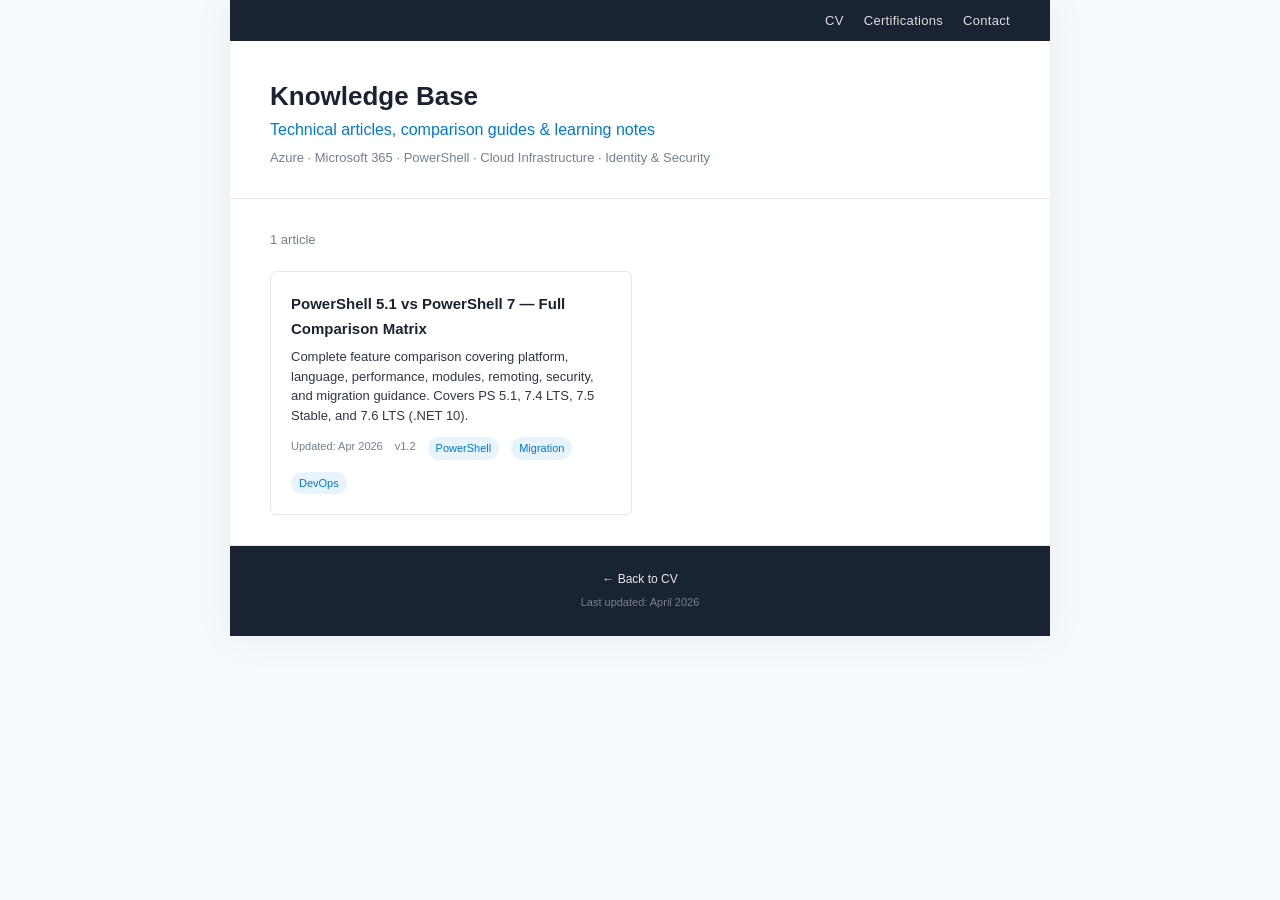
==== kb/index.html @ 8ae12aa2 "Add Knowledge Base section with PowerShell 5.1 vs 7 article - Create /kb/ folder with index page for" ====
<!DOCTYPE html>
<html lang="en">
<head>
    <meta charset="UTF-8">
    <meta name="viewport" content="width=device-width, initial-scale=1.0">
    <meta name="description" content="Knowledge Base — Jairo da Silva Queiroz. Technical articles, comparison guides, and learning notes on Azure, Microsoft 365, PowerShell, and cloud infrastructure.">
    <title>Knowledge Base — Jairo da Silva Queiroz</title>
    <link rel="stylesheet" href="../style.css">
    <style>
        .kb-grid {
            display: grid;
            grid-template-columns: repeat(auto-fill, minmax(320px, 1fr));
            gap: 16px;
        }
        .kb-card {
            border: 1px solid var(--border);
            border-radius: var(--radius);
            padding: 20px;
            transition: box-shadow 0.2s, border-color 0.2s;
            display: flex;
            flex-direction: column;
        }
        .kb-card:hover {
            box-shadow: 0 4px 12px rgba(0, 0, 0, 0.08);
            border-color: var(--accent);
        }
        .kb-card a {
            text-decoration: none;
        }
        .kb-card .kb-title {
            font-size: 15px;
            font-weight: 700;
            color: var(--primary);
            margin-bottom: 6px;
        }
        .kb-card .kb-desc {
            font-size: 13px;
            color: var(--text);
            line-height: 1.5;
            flex-grow: 1;
        }
        .kb-card .kb-meta {
            font-size: 11px;
            color: var(--text-light);
            margin-top: 12px;
            display: flex;
            gap: 12px;
            flex-wrap: wrap;
        }
        .kb-card .kb-tag {
            display: inline-block;
            background: var(--accent-light);
            color: var(--accent);
            font-size: 11px;
            font-weight: 500;
            padding: 2px 8px;
            border-radius: 12px;
        }
        .kb-count {
            font-size: 13px;
            color: var(--text-light);
            margin-bottom: 20px;
        }
    </style>
</head>
<body>

<div class="container">

    <nav class="nav">
        <a href="../index.html">CV</a>
        <a href="../index.html#certifications">Certifications</a>
        <a href="../contato.html">Contact</a>
    </nav>

    <header class="header" style="border-bottom: 1px solid var(--border);">
        <div class="header-info" style="width: 100%;">
            <h1>Knowledge Base</h1>
            <div class="headline">Technical articles, comparison guides &amp; learning notes</div>
            <div class="sub-headline">Azure &middot; Microsoft 365 &middot; PowerShell &middot; Cloud Infrastructure &middot; Identity &amp; Security</div>
        </div>
    </header>

    <section class="section">
        <p class="kb-count">1 article</p>

        <div class="kb-grid">

            <!-- KB ARTICLE: Add new articles here by copying this card block -->
            <div class="kb-card">
                <a href="powershell-5-vs-7-comparison.html">
                    <div class="kb-title">PowerShell 5.1 vs PowerShell 7 — Full Comparison Matrix</div>
                </a>
                <div class="kb-desc">
                    Complete feature comparison covering platform, language, performance, modules, remoting, security, and migration guidance. Covers PS 5.1, 7.4 LTS, 7.5 Stable, and 7.6 LTS (.NET 10).
                </div>
                <div class="kb-meta">
                    <span>Updated: Apr 2026</span>
                    <span>v1.2</span>
                    <span class="kb-tag">PowerShell</span>
                    <span class="kb-tag">Migration</span>
                    <span class="kb-tag">DevOps</span>
                </div>
            </div>

        </div>
    </section>

    <footer class="footer">
        <div><a href="../index.html">&larr; Back to CV</a></div>
        <div class="updated">Last updated: April 2026</div>
    </footer>

</div>

</body>
</html>
---- style.css ----
/* ==========================================================================
   Jairo da Silva Queiroz — CV Stylesheet
   Modern Minimal Design | Last updated: April 2026
   ========================================================================== */

/* --- Custom Properties --- */
:root {
  --primary: #1a2332;
  --accent: #0078d4;
  --accent-light: #e8f4fd;
  --text: #2d3748;
  --text-light: #718096;
  --bg: #ffffff;
  --bg-alt: #f7fafc;
  --border: #e2e8f0;
  --radius: 6px;
  --shadow: 0 1px 3px rgba(0, 0, 0, 0.08);
  --max-width: 820px;
}

/* --- Reset & Base --- */
*,
*::before,
*::after {
  box-sizing: border-box;
  margin: 0;
  padding: 0;
}

html {
  scroll-behavior: smooth;
}

body {
  font-family: -apple-system, BlinkMacSystemFont, 'Segoe UI', Roboto, 'Helvetica Neue', Arial, sans-serif;
  font-size: 15px;
  line-height: 1.65;
  color: var(--text);
  background: var(--bg-alt);
  -webkit-font-smoothing: antialiased;
}

a {
  color: var(--accent);
  text-decoration: none;
}

a:hover {
  text-decoration: underline;
}

img {
  max-width: 100%;
  height: auto;
}

/* --- Layout Container --- */
.container {
  max-width: var(--max-width);
  margin: 0 auto;
  background: var(--bg);
  box-shadow: 0 0 40px rgba(0, 0, 0, 0.06);
}

/* --- Navigation Bar --- */
.nav {
  background: var(--primary);
  padding: 10px 40px;
  display: flex;
  justify-content: flex-end;
  gap: 20px;
  flex-wrap: wrap;
}

.nav a {
  color: rgba(255, 255, 255, 0.85);
  font-size: 13px;
  font-weight: 500;
  letter-spacing: 0.3px;
}

.nav a:hover {
  color: #fff;
  text-decoration: none;
}

/* --- Header / Hero --- */
.header {
  padding: 40px 40px 30px;
  display: flex;
  gap: 30px;
  align-items: flex-start;
  border-bottom: 1px solid var(--border);
}

.header-photo {
  width: 130px;
  height: 130px;
  border-radius: 50%;
  object-fit: cover;
  border: 3px solid var(--border);
  flex-shrink: 0;
}

.header-info h1 {
  font-size: 26px;
  font-weight: 700;
  color: var(--primary);
  line-height: 1.2;
}

.header-info .headline {
  font-size: 16px;
  color: var(--accent);
  font-weight: 500;
  margin-top: 4px;
}

.header-info .sub-headline {
  font-size: 13px;
  color: var(--text-light);
  margin-top: 4px;
}

.header-info .location {
  font-size: 13px;
  color: var(--text-light);
  margin-top: 8px;
}

.header-links {
  display: flex;
  gap: 16px;
  margin-top: 12px;
  flex-wrap: wrap;
}

.header-links a {
  font-size: 13px;
  font-weight: 500;
  padding: 4px 12px;
  border: 1px solid var(--border);
  border-radius: 20px;
  transition: all 0.2s;
}

.header-links a:hover {
  background: var(--accent);
  color: #fff;
  border-color: var(--accent);
  text-decoration: none;
}

/* --- Sections --- */
.section {
  padding: 30px 40px;
  border-bottom: 1px solid var(--border);
}

.section:last-child {
  border-bottom: none;
}

.section-title {
  font-size: 18px;
  font-weight: 700;
  color: var(--primary);
  margin-bottom: 20px;
  padding-bottom: 8px;
  border-bottom: 2px solid var(--accent);
  display: inline-block;
}

/* --- About --- */
.about-text {
  font-size: 15px;
  color: var(--text);
  line-height: 1.7;
}

.top-skills {
  display: flex;
  flex-wrap: wrap;
  gap: 8px;
  margin-top: 14px;
}

.top-skills .tag {
  background: var(--accent-light);
  color: var(--accent);
  font-weight: 600;
}

/* --- Experience Timeline --- */
.timeline {
  position: relative;
  padding-left: 24px;
}

.timeline::before {
  content: '';
  position: absolute;
  left: 4px;
  top: 8px;
  bottom: 8px;
  width: 2px;
  background: var(--border);
}

.timeline-item {
  position: relative;
  margin-bottom: 28px;
}

.timeline-item:last-child {
  margin-bottom: 0;
}

.timeline-item::before {
  content: '';
  position: absolute;
  left: -24px;
  top: 6px;
  width: 10px;
  height: 10px;
  border-radius: 50%;
  background: var(--accent);
  border: 2px solid var(--bg);
  box-shadow: 0 0 0 2px var(--accent);
}

.timeline-item .role {
  font-size: 15px;
  font-weight: 700;
  color: var(--primary);
}

.timeline-item .company {
  font-size: 14px;
  color: var(--accent);
  font-weight: 500;
}

.timeline-item .meta {
  font-size: 12px;
  color: var(--text-light);
  margin-top: 2px;
}

.timeline-item ul {
  margin-top: 8px;
  padding-left: 18px;
}

.timeline-item li {
  font-size: 14px;
  margin-bottom: 4px;
  color: var(--text);
}

.timeline-item .skill-tags {
  margin-top: 8px;
}

/* --- Education Table --- */
.edu-grid {
  display: grid;
  gap: 16px;
}

.edu-card {
  padding: 16px;
  border: 1px solid var(--border);
  border-radius: var(--radius);
  background: var(--bg);
}

.edu-card .degree {
  font-weight: 700;
  color: var(--primary);
  font-size: 14px;
}

.edu-card .school {
  font-size: 13px;
  color: var(--accent);
  margin-top: 2px;
}

.edu-card .period {
  font-size: 12px;
  color: var(--text-light);
  margin-top: 4px;
}

/* --- Certifications Grid --- */
.cert-grid {
  display: grid;
  grid-template-columns: repeat(auto-fill, minmax(250px, 1fr));
  gap: 12px;
}

.cert-card {
  padding: 14px 16px;
  border: 1px solid var(--border);
  border-radius: var(--radius);
  background: var(--bg);
  transition: box-shadow 0.2s;
}

.cert-card:hover {
  box-shadow: var(--shadow);
}

.cert-card .cert-name {
  font-weight: 600;
  font-size: 13px;
  color: var(--primary);
  display: block;
}

.cert-card .cert-issuer {
  font-size: 12px;
  color: var(--accent);
  display: block;
  margin-top: 2px;
}

.cert-card .cert-date {
  font-size: 11px;
  color: var(--text-light);
  display: block;
  margin-top: 4px;
}

.cert-card .cert-id {
  font-size: 11px;
  color: var(--text-light);
  font-family: monospace;
}

.cert-card a {
  font-size: 12px;
  font-weight: 500;
  margin-top: 6px;
  display: inline-block;
}

/* --- Certification group headers --- */
.cert-group-title {
  font-size: 14px;
  font-weight: 600;
  color: var(--text-light);
  margin: 20px 0 10px;
  text-transform: uppercase;
  letter-spacing: 0.5px;
}

.cert-group-title:first-child {
  margin-top: 0;
}

/* --- Skills --- */
.skill-category {
  margin-bottom: 16px;
}

.skill-category:last-child {
  margin-bottom: 0;
}

.skill-category-title {
  font-size: 13px;
  font-weight: 700;
  color: var(--text-light);
  text-transform: uppercase;
  letter-spacing: 0.5px;
  margin-bottom: 8px;
}

.tag-list {
  display: flex;
  flex-wrap: wrap;
  gap: 6px;
}

.tag {
  display: inline-block;
  padding: 4px 12px;
  font-size: 12px;
  font-weight: 500;
  border-radius: 20px;
  background: var(--bg-alt);
  color: var(--text);
  border: 1px solid var(--border);
}

/* --- Volunteering --- */
.volunteer-item {
  margin-bottom: 16px;
}

.volunteer-item:last-child {
  margin-bottom: 0;
}

.volunteer-item .vol-role {
  font-weight: 700;
  font-size: 14px;
  color: var(--primary);
}

.volunteer-item .vol-org {
  font-size: 13px;
  color: var(--accent);
}

.volunteer-item .vol-meta {
  font-size: 12px;
  color: var(--text-light);
  margin-top: 2px;
}

/* --- Footer --- */
.footer {
  padding: 24px 40px;
  background: var(--primary);
  color: rgba(255, 255, 255, 0.7);
  font-size: 12px;
  text-align: center;
}

.footer a {
  color: rgba(255, 255, 255, 0.9);
}

.footer .updated {
  margin-top: 4px;
  font-size: 11px;
  opacity: 0.6;
}

/* --- Responsive --- */
@media (max-width: 640px) {
  .header {
    flex-direction: column;
    align-items: center;
    text-align: center;
    padding: 30px 20px 24px;
  }

  .header-links {
    justify-content: center;
  }

  .section {
    padding: 24px 20px;
  }

  .nav {
    padding: 10px 20px;
    justify-content: center;
  }

  .cert-grid {
    grid-template-columns: 1fr;
  }

  .footer {
    padding: 20px;
  }
}

/* --- Print --- */
@media print {
  body {
    background: #fff;
    font-size: 12px;
  }

  .container {
    box-shadow: none;
    max-width: 100%;
  }

  .nav {
    display: none;
  }

  .header-photo {
    width: 80px;
    height: 80px;
  }

  .section {
    padding: 16px 0;
    break-inside: avoid;
  }

  .cert-grid {
    grid-template-columns: repeat(2, 1fr);
  }

  a {
    color: var(--text);
  }

  .footer {
    background: var(--bg-alt);
    color: var(--text);
  }
}
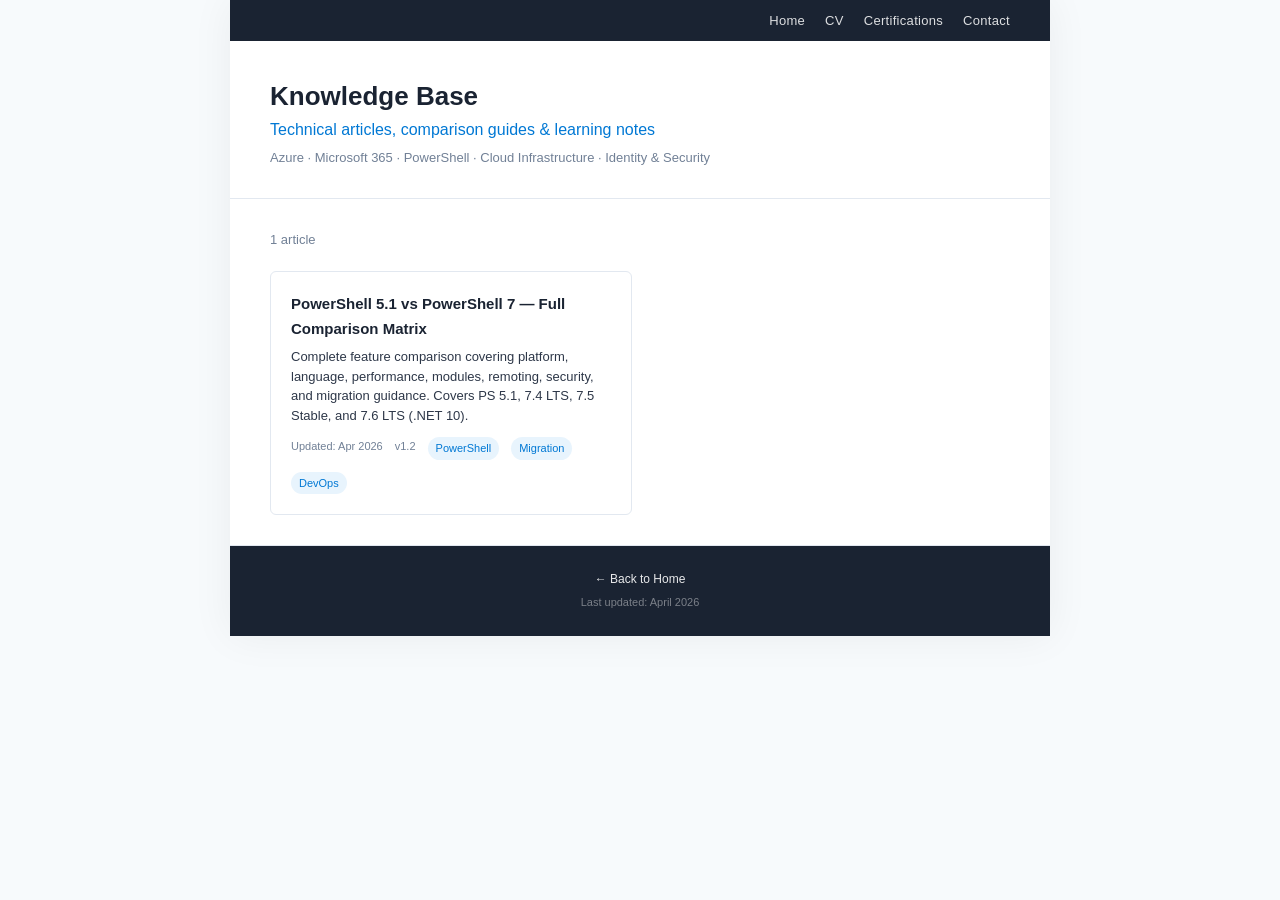
==== commit da0ed263: "Add landing page, move CV to cv.html - New index.html as professional hub with hero, highlights, fea" ====
--- a/kb/index.html
+++ b/kb/index.html
@@ -68,8 +68,9 @@
 <div class="container">
 
     <nav class="nav">
-        <a href="../index.html">CV</a>
-        <a href="../index.html#certifications">Certifications</a>
+        <a href="../index.html">Home</a>
+        <a href="../cv.html">CV</a>
+        <a href="../cv.html#certifications">Certifications</a>
         <a href="../contato.html">Contact</a>
     </nav>
 
@@ -107,7 +108,7 @@
     </section>
 
     <footer class="footer">
-        <div><a href="../index.html">&larr; Back to CV</a></div>
+        <div><a href="../index.html">&larr; Back to Home</a></div>
         <div class="updated">Last updated: April 2026</div>
     </footer>
 
--- a/style.css
+++ b/style.css
@@ -440,6 +440,214 @@
   opacity: 0.6;
 }
 
+/* --- Hero (Landing Page) --- */
+.hero {
+  background: linear-gradient(135deg, var(--primary) 0%, #2d4a6f 100%);
+  color: #fff;
+  text-align: center;
+  padding: 50px 40px 44px;
+}
+
+.hero-photo {
+  width: 120px;
+  height: 120px;
+  border-radius: 50%;
+  object-fit: cover;
+  border: 3px solid rgba(255, 255, 255, 0.3);
+  margin-bottom: 16px;
+}
+
+.hero-name {
+  font-size: 30px;
+  font-weight: 700;
+  margin-bottom: 4px;
+}
+
+.hero-title {
+  font-size: 18px;
+  font-weight: 500;
+  color: rgba(255, 255, 255, 0.95);
+  margin: 0;
+}
+
+.hero-sub {
+  font-size: 13px;
+  color: rgba(255, 255, 255, 0.7);
+  margin: 4px 0 0;
+}
+
+.hero-tagline {
+  font-size: 14px;
+  color: rgba(255, 255, 255, 0.8);
+  margin: 16px auto 0;
+  max-width: 500px;
+  line-height: 1.5;
+}
+
+.hero-cta {
+  margin-top: 24px;
+  display: flex;
+  gap: 12px;
+  justify-content: center;
+  flex-wrap: wrap;
+}
+
+.btn {
+  display: inline-block;
+  padding: 10px 28px;
+  font-size: 14px;
+  font-weight: 600;
+  border-radius: 6px;
+  text-decoration: none;
+  transition: all 0.2s;
+  cursor: pointer;
+}
+
+.btn-primary {
+  background: var(--accent);
+  color: #fff;
+  border: 2px solid var(--accent);
+}
+
+.btn-primary:hover {
+  background: #005fa3;
+  border-color: #005fa3;
+  text-decoration: none;
+}
+
+.btn-outline {
+  background: transparent;
+  color: #fff;
+  border: 2px solid rgba(255, 255, 255, 0.4);
+}
+
+.btn-outline:hover {
+  border-color: #fff;
+  background: rgba(255, 255, 255, 0.1);
+  text-decoration: none;
+}
+
+/* --- Highlight Cards --- */
+.highlight-grid {
+  display: grid;
+  grid-template-columns: repeat(4, 1fr);
+  gap: 16px;
+}
+
+.highlight-card {
+  text-align: center;
+  padding: 24px 16px;
+  border: 1px solid var(--border);
+  border-radius: var(--radius);
+  text-decoration: none;
+  color: var(--text);
+  transition: all 0.2s;
+}
+
+.highlight-card:hover {
+  border-color: var(--accent);
+  box-shadow: 0 4px 12px rgba(0, 120, 212, 0.1);
+  text-decoration: none;
+}
+
+.highlight-number {
+  font-size: 28px;
+  font-weight: 800;
+  color: var(--accent);
+  line-height: 1;
+}
+
+.highlight-label {
+  font-size: 13px;
+  font-weight: 700;
+  color: var(--primary);
+  margin-top: 8px;
+}
+
+.highlight-desc {
+  font-size: 12px;
+  color: var(--text-light);
+  margin-top: 6px;
+  line-height: 1.4;
+}
+
+/* --- KB Featured Cards (Landing) --- */
+.kb-featured-grid {
+  display: grid;
+  grid-template-columns: repeat(auto-fill, minmax(300px, 1fr));
+  gap: 16px;
+}
+
+.kb-featured-card {
+  display: block;
+  padding: 20px;
+  border: 1px solid var(--border);
+  border-radius: var(--radius);
+  text-decoration: none;
+  color: var(--text);
+  transition: all 0.2s;
+}
+
+.kb-featured-card:hover {
+  border-color: var(--accent);
+  box-shadow: 0 4px 12px rgba(0, 0, 0, 0.06);
+  text-decoration: none;
+}
+
+.kb-featured-tag {
+  display: inline-block;
+  background: var(--accent-light);
+  color: var(--accent);
+  font-size: 11px;
+  font-weight: 600;
+  padding: 2px 10px;
+  border-radius: 12px;
+  margin-bottom: 8px;
+}
+
+.kb-featured-title {
+  font-size: 15px;
+  font-weight: 700;
+  color: var(--primary);
+  line-height: 1.3;
+}
+
+.kb-featured-desc {
+  font-size: 13px;
+  color: var(--text);
+  margin-top: 8px;
+  line-height: 1.5;
+}
+
+.kb-featured-meta {
+  font-size: 11px;
+  color: var(--text-light);
+  margin-top: 10px;
+}
+
+/* --- Ad Slots --- */
+.ad-slot {
+  margin: 0;
+  padding: 20px;
+  background: var(--bg-alt);
+  border-bottom: 1px solid var(--border);
+  text-align: center;
+  min-height: 90px;
+  display: flex;
+  align-items: center;
+  justify-content: center;
+}
+
+.ad-label {
+  font-size: 11px;
+  color: var(--text-light);
+  text-transform: uppercase;
+  letter-spacing: 1px;
+  border: 1px dashed var(--border);
+  padding: 8px 24px;
+  border-radius: 4px;
+}
+
 /* --- Responsive --- */
 @media (max-width: 640px) {
   .header {
@@ -469,6 +677,31 @@
   .footer {
     padding: 20px;
   }
+
+  .hero {
+    padding: 36px 20px 32px;
+  }
+
+  .hero-name {
+    font-size: 24px;
+  }
+
+  .highlight-grid {
+    grid-template-columns: repeat(2, 1fr);
+    gap: 10px;
+  }
+
+  .highlight-card {
+    padding: 16px 12px;
+  }
+
+  .highlight-number {
+    font-size: 22px;
+  }
+
+  .kb-featured-grid {
+    grid-template-columns: 1fr;
+  }
 }
 
 /* --- Print --- */
@@ -509,4 +742,8 @@
     background: var(--bg-alt);
     color: var(--text);
   }
-}
+
+  .ad-slot {
+    display: none;
+  }
+}
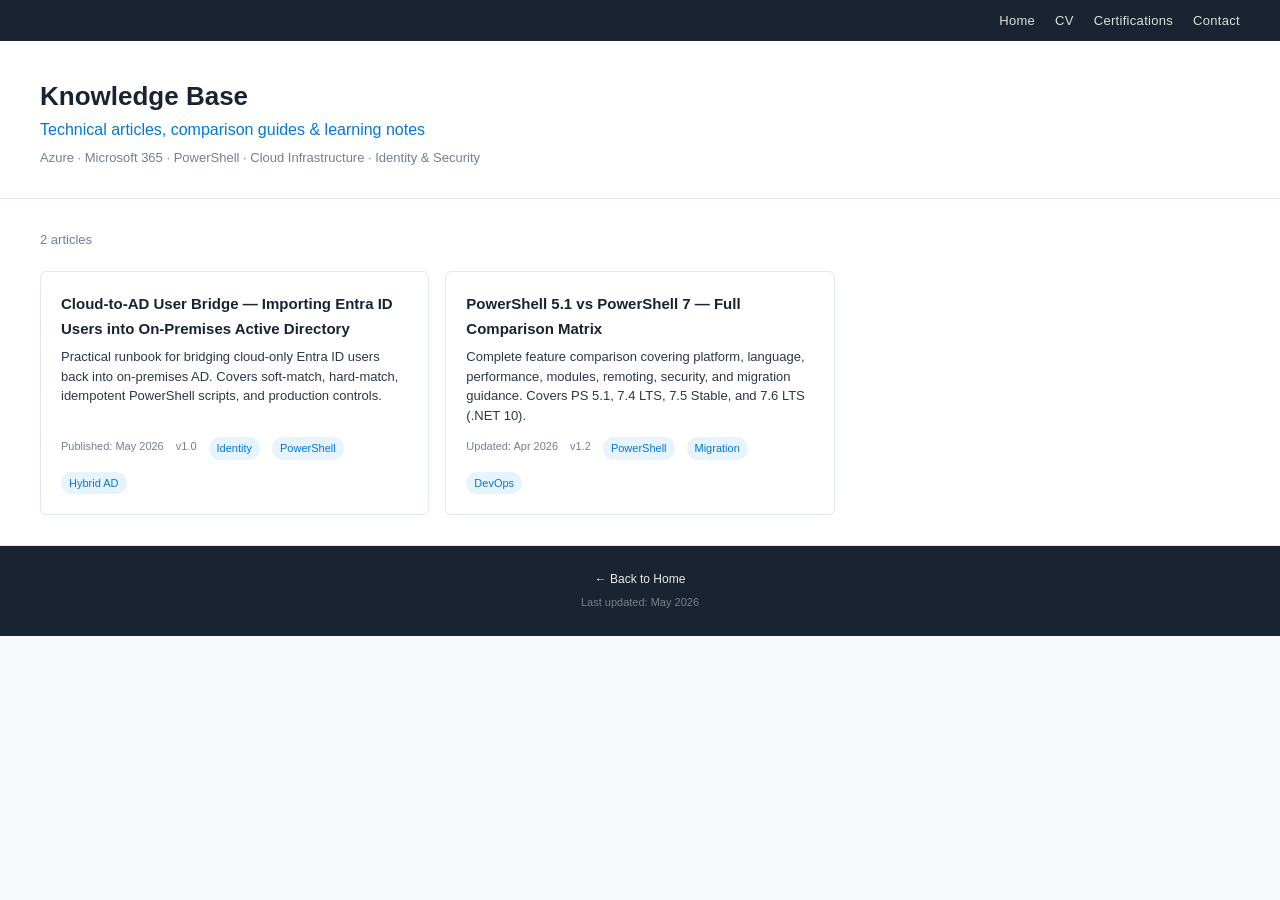
==== commit 00f3e48b: "kb: add Cloud-to-AD User Bridge article (hybrid identity, Entra Connect, soft/hard match runbook)" ====
--- a/kb/index.html
+++ b/kb/index.html
@@ -83,9 +83,26 @@
     </header>
 
     <section class="section">
-        <p class="kb-count">1 article</p>
+        <p class="kb-count">2 articles</p>
 
         <div class="kb-grid">
+
+            <!-- KB ARTICLE: cloud-to-ad-user-bridge -->
+            <div class="kb-card">
+                <a href="cloud-to-ad-user-bridge.html">
+                    <div class="kb-title">Cloud-to-AD User Bridge — Importing Entra ID Users into On-Premises Active Directory</div>
+                </a>
+                <div class="kb-desc">
+                    Practical runbook for bridging cloud-only Entra ID users back into on-premises AD. Covers soft-match, hard-match, idempotent PowerShell scripts, and production controls.
+                </div>
+                <div class="kb-meta">
+                    <span>Published: May 2026</span>
+                    <span>v1.0</span>
+                    <span class="kb-tag">Identity</span>
+                    <span class="kb-tag">PowerShell</span>
+                    <span class="kb-tag">Hybrid AD</span>
+                </div>
+            </div>
 
             <!-- KB ARTICLE: Add new articles here by copying this card block -->
             <div class="kb-card">
@@ -109,7 +126,7 @@
 
     <footer class="footer">
         <div><a href="../index.html">&larr; Back to Home</a></div>
-        <div class="updated">Last updated: April 2026</div>
+        <div class="updated">Last updated: May 2026</div>
     </footer>
 
 </div>
--- a/style.css
+++ b/style.css
@@ -56,10 +56,22 @@
 
 /* --- Layout Container --- */
 .container {
-  max-width: var(--max-width);
+  width: 100%;
+  max-width: 100%;
   margin: 0 auto;
   background: var(--bg);
+}
+
+/* CV page keeps the narrow centered layout */
+.container--narrow {
+  max-width: var(--max-width);
   box-shadow: 0 0 40px rgba(0, 0, 0, 0.06);
+}
+
+/* Content sections on landing page get readable max-width */
+.section-inner {
+  max-width: 1100px;
+  margin: 0 auto;
 }
 
 /* --- Navigation Bar --- */
@@ -70,6 +82,13 @@
   justify-content: flex-end;
   gap: 20px;
   flex-wrap: wrap;
+  max-width: 1100px;
+  margin: 0 auto;
+}
+
+/* Full-width nav background wrapper — applied via the container */
+.container .nav {
+  max-width: none;
 }
 
 .nav a {
@@ -444,51 +463,54 @@
 .hero {
   background: linear-gradient(135deg, var(--primary) 0%, #2d4a6f 100%);
   color: #fff;
-  text-align: center;
-  padding: 50px 40px 44px;
+  text-align: left;
+  padding: 36px 48px;
+  display: flex;
+  align-items: center;
+  gap: 32px;
 }
 
 .hero-photo {
-  width: 120px;
-  height: 120px;
+  width: 110px;
+  height: 110px;
   border-radius: 50%;
   object-fit: cover;
   border: 3px solid rgba(255, 255, 255, 0.3);
-  margin-bottom: 16px;
+  flex-shrink: 0;
 }
 
 .hero-name {
-  font-size: 30px;
-  font-weight: 700;
-  margin-bottom: 4px;
+  font-size: 26px;
+  font-weight: 700;
+  margin-bottom: 2px;
 }
 
 .hero-title {
-  font-size: 18px;
+  font-size: 16px;
   font-weight: 500;
   color: rgba(255, 255, 255, 0.95);
   margin: 0;
 }
 
 .hero-sub {
-  font-size: 13px;
+  font-size: 12px;
   color: rgba(255, 255, 255, 0.7);
-  margin: 4px 0 0;
+  margin: 2px 0 0;
 }
 
 .hero-tagline {
-  font-size: 14px;
+  font-size: 13px;
   color: rgba(255, 255, 255, 0.8);
-  margin: 16px auto 0;
+  margin: 10px 0 0;
   max-width: 500px;
   line-height: 1.5;
 }
 
 .hero-cta {
-  margin-top: 24px;
+  margin-top: 14px;
   display: flex;
-  gap: 12px;
-  justify-content: center;
+  gap: 10px;
+  justify-content: flex-start;
   flex-wrap: wrap;
 }
 
@@ -679,11 +701,17 @@
   }
 
   .hero {
-    padding: 36px 20px 32px;
+    flex-direction: column;
+    text-align: center;
+    padding: 30px 20px;
+  }
+
+  .hero-cta {
+    justify-content: center;
   }
 
   .hero-name {
-    font-size: 24px;
+    font-size: 22px;
   }
 
   .highlight-grid {
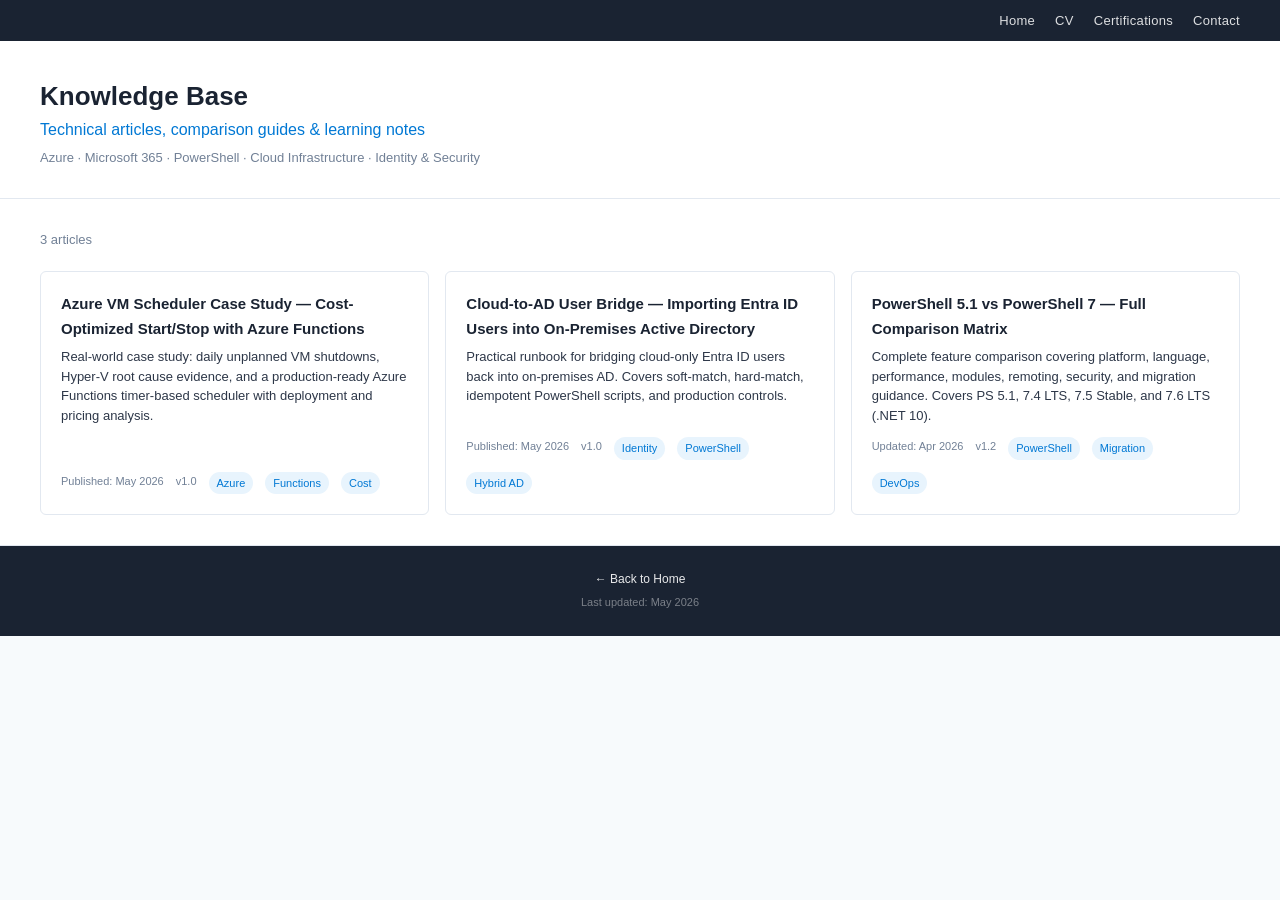
==== commit 705c8c21: "Publish Azure VM scheduler KB one-page article" ====
--- a/kb/index.html
+++ b/kb/index.html
@@ -83,9 +83,26 @@
     </header>
 
     <section class="section">
-        <p class="kb-count">2 articles</p>
+        <p class="kb-count">3 articles</p>
 
         <div class="kb-grid">
+
+            <!-- KB ARTICLE: azure-vm-scheduler-case-study -->
+            <div class="kb-card">
+                <a href="azure-vm-scheduler-case-study.html">
+                    <div class="kb-title">Azure VM Scheduler Case Study — Cost-Optimized Start/Stop with Azure Functions</div>
+                </a>
+                <div class="kb-desc">
+                    Real-world case study: daily unplanned VM shutdowns, Hyper-V root cause evidence, and a production-ready Azure Functions timer-based scheduler with deployment and pricing analysis.
+                </div>
+                <div class="kb-meta">
+                    <span>Published: May 2026</span>
+                    <span>v1.0</span>
+                    <span class="kb-tag">Azure</span>
+                    <span class="kb-tag">Functions</span>
+                    <span class="kb-tag">Cost</span>
+                </div>
+            </div>
 
             <!-- KB ARTICLE: cloud-to-ad-user-bridge -->
             <div class="kb-card">
